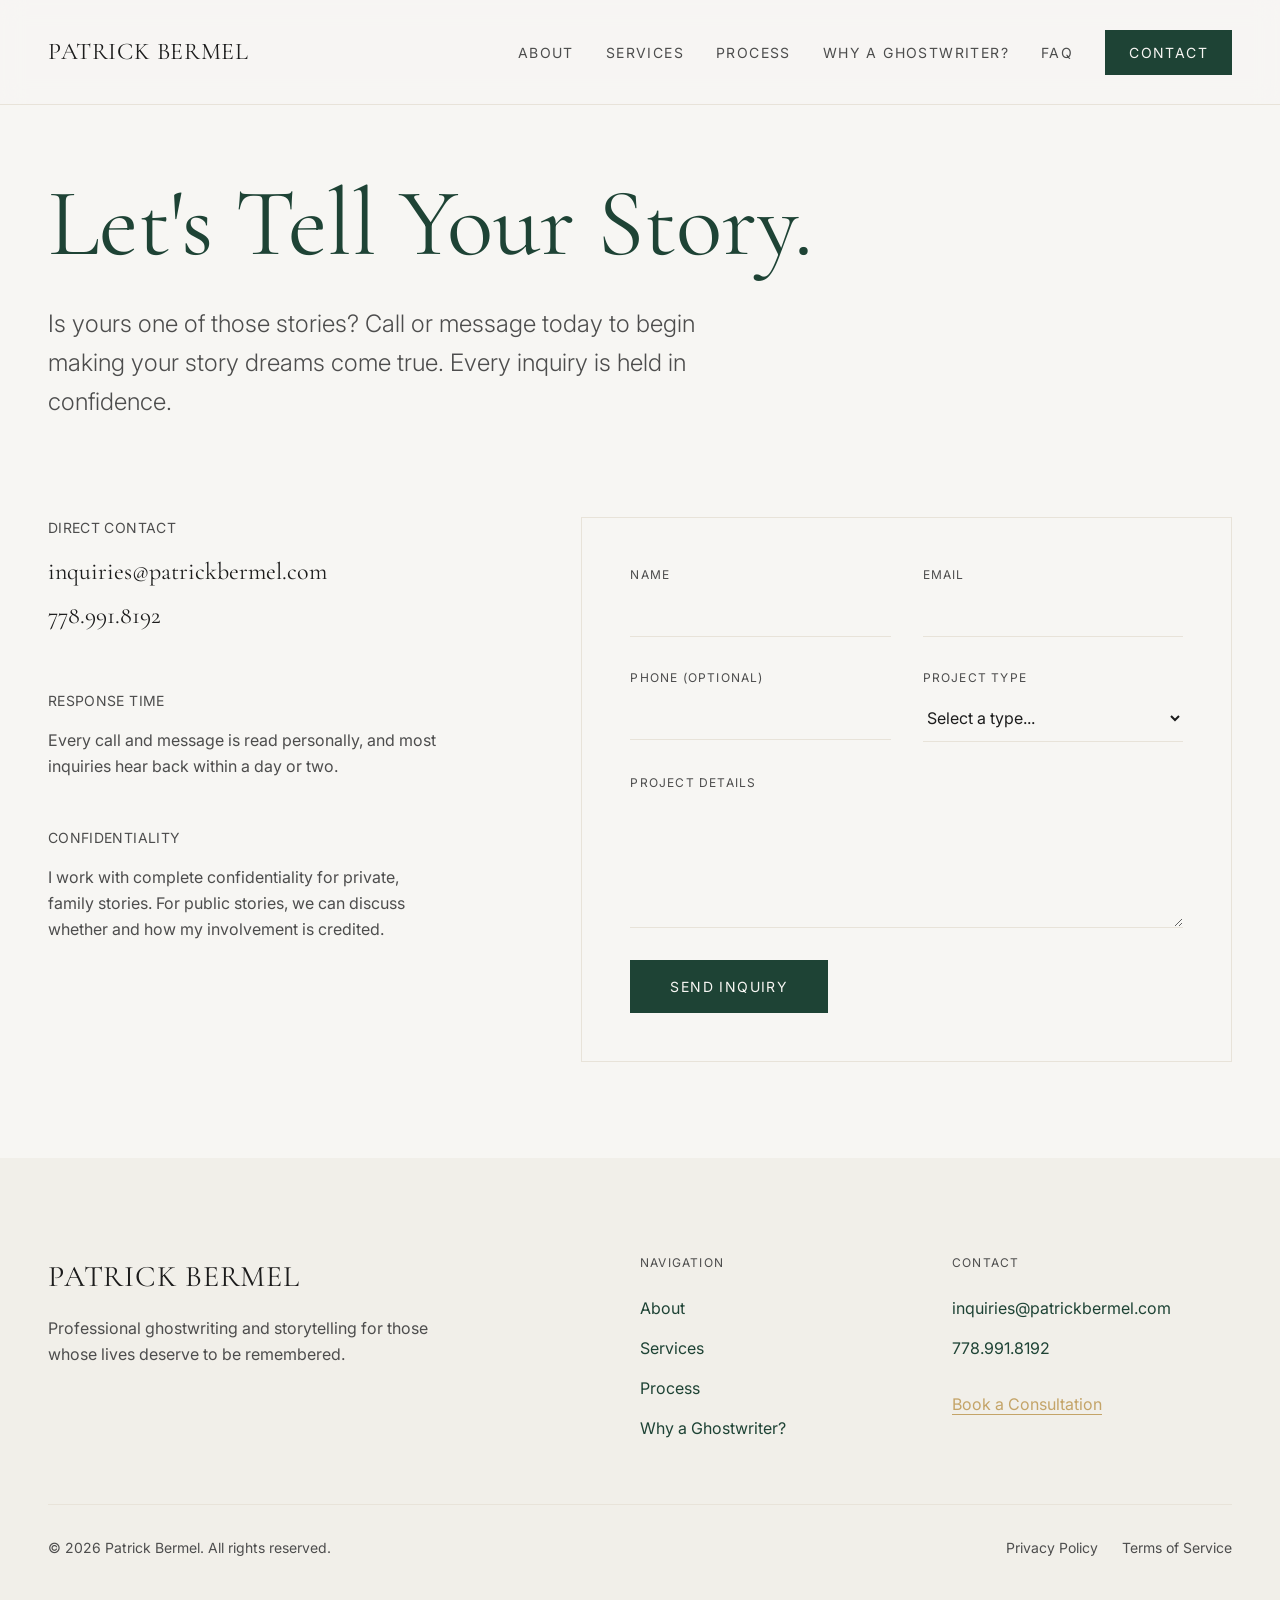
==== contact.html @ 10a40213 "first commit" ====
<!DOCTYPE html>
<html lang="en">
<head>
  <meta charset="UTF-8">
  <meta name="viewport" content="width=device-width, initial-scale=1.0, maximum-scale=1">
  <title>Contact — Patrick Bermel — Ghostwriter</title>
  <meta name="description" content="Let's tell your story. All inquiries are held in strict confidence. Book a consultation with professional ghostwriter Patrick Bermel.">
  <link rel="preconnect" href="https://fonts.googleapis.com">
  <link rel="preconnect" href="https://fonts.gstatic.com" crossorigin>
  <link href="https://fonts.googleapis.com/css2?family=Cormorant+Garamond:ital,wght@0,300;0,400;0,500;0,600;0,700;1,400;1,600&family=Inter:wght@300;400;500;600&display=swap" rel="stylesheet">
  <link rel="stylesheet" href="css/style.css">
</head>
<body>
  <a class="skip-link" href="#main">Skip to content</a>

  <header class="navbar">
    <div class="navbar-inner">
      <a href="index.html" class="brand">Patrick Bermel</a>
      <nav class="nav-desktop" aria-label="Main">
        <a class="nav-link" href="about.html">About</a>
        <a class="nav-link" href="services.html">Services</a>
        <a class="nav-link" href="process.html">Process</a>
        <a class="nav-link" href="why-hire-a-ghostwriter.html">Why a Ghostwriter?</a>
        <a class="nav-link" href="faq.html">FAQ</a>
        <a class="nav-contact" href="contact.html">Contact</a>
      </nav>
      <button class="nav-toggle" aria-expanded="false" aria-controls="nav-mobile" aria-label="Menu">
        <svg width="24" height="24" viewBox="0 0 24 24" fill="none" stroke="currentColor" stroke-width="2" stroke-linecap="round"><line x1="4" y1="7" x2="20" y2="7"/><line x1="4" y1="12" x2="20" y2="12"/><line x1="4" y1="17" x2="20" y2="17"/></svg>
      </button>
    </div>
    <div class="nav-mobile" id="nav-mobile">
      <div class="nav-mobile-inner">
        <a class="nav-link" href="about.html">About</a>
        <a class="nav-link" href="services.html">Services</a>
        <a class="nav-link" href="process.html">Process</a>
        <a class="nav-link" href="why-hire-a-ghostwriter.html">Why a Ghostwriter?</a>
        <a class="nav-link" href="faq.html">FAQ</a>
        <a class="nav-contact" href="contact.html">Contact</a>
      </div>
    </div>
  </header>

  <main id="main" class="page-wrap">

    <section class="px-page page-head page-head--display">
      <div class="max-w-7xl">
        <h1 class="reveal" style="max-width: 56rem">Let's Tell Your Story.</h1>
        <p class="page-sub reveal" style="--reveal-delay: 0.1s; max-width: 42rem">Is yours one of those stories? Call or message today to begin making your story dreams come true. Every inquiry is held in confidence.</p>
      </div>
    </section>

    <section class="px-page">
      <div class="contact-grid">

        <div class="contact-info">
          <div class="reveal">
            <h4>Direct Contact</h4>
            <a class="contact-big" href="mailto:inquiries@patrickbermel.com">inquiries@patrickbermel.com</a>
            <a class="contact-big" href="tel:+17789918192">778.991.8192</a>
          </div>
          <div class="reveal" style="--reveal-delay: 0.1s">
            <h4>Response Time</h4>
            <p>Every call and message is read personally, and most inquiries hear back within a day or two.</p>
          </div>
          <div class="reveal" style="--reveal-delay: 0.2s">
            <h4>Confidentiality</h4>
            <p class="conf-note">I work with complete confidentiality for private, family stories. For public stories, we can discuss whether and how my involvement is credited.</p>
          </div>
        </div>

        <div class="contact-form-col">
          <form id="contact-form" class="contact-form reveal" novalidate>
            <div class="form-row">
              <div class="form-field">
                <label for="cf-name">Name</label>
                <input type="text" id="cf-name" name="name" autocomplete="name" required>
              </div>
              <div class="form-field">
                <label for="cf-email">Email</label>
                <input type="email" id="cf-email" name="email" autocomplete="email" required>
              </div>
            </div>
            <div class="form-row">
              <div class="form-field">
                <label for="cf-phone">Phone (Optional)</label>
                <input type="tel" id="cf-phone" name="phone" autocomplete="tel">
              </div>
              <div class="form-field">
                <label for="cf-type">Project Type</label>
                <select id="cf-type" name="project-type" required>
                  <option value="">Select a type...</option>
                  <option>Memoir / Biography</option>
                  <option>Business Book / Thought Leadership</option>
                  <option>Family History</option>
                  <option>Publishing / Film Consulting</option>
                  <option>Other</option>
                </select>
              </div>
            </div>
            <div class="form-field">
              <label for="cf-message">Project Details</label>
              <textarea id="cf-message" name="message" required></textarea>
            </div>
            <button type="submit" class="btn btn-primary">Send Inquiry</button>
          </form>

          <div class="form-success" id="form-success" role="status">
            <h3>Thank you.</h3>
            <p>Your inquiry has been received. Patrick reads every message personally and will reply soon — usually within one to two business days.</p>
            <p>If you'd rather talk now: <a href="tel:+17789918192" style="color: var(--accent); text-decoration: underline; text-underline-offset: 4px">778.991.8192</a></p>
          </div>
        </div>

      </div>
    </section>

  </main>

  <footer class="footer">
    <div class="footer-grid">
      <div class="footer-brand">
        <a href="index.html" class="brand-mark">Patrick Bermel</a>
        <p>Professional ghostwriting and storytelling for those whose lives deserve to be remembered.</p>
      </div>
      <div>
        <h4>Navigation</h4>
        <ul>
          <li><a href="about.html">About</a></li>
          <li><a href="services.html">Services</a></li>
          <li><a href="process.html">Process</a></li>
          <li><a href="why-hire-a-ghostwriter.html">Why a Ghostwriter?</a></li>
        </ul>
      </div>
      <div>
        <h4>Contact</h4>
        <ul>
          <li><a href="mailto:inquiries@patrickbermel.com">inquiries@patrickbermel.com</a></li>
          <li><a href="tel:+17789918192">778.991.8192</a></li>
          <li style="padding-top: 1rem"><a class="book-link" href="contact.html">Book a Consultation</a></li>
        </ul>
      </div>
    </div>
    <div class="footer-bottom">
      <p>© <span data-year>2026</span> Patrick Bermel. All rights reserved.</p>
      <div class="legal">
        <a href="#">Privacy Policy</a>
        <a href="#">Terms of Service</a>
      </div>
    </div>
  </footer>

  <script src="js/main.js" defer></script>
</body>
</html>
---- css/style.css ----
/* ==========================================================================
   Patrick Bermel — Ghostwriter
   Faithful implementation of the reference design (Tailwind-based):
   Cormorant Garamond + Inter · hsl token palette · square corners
   ========================================================================== */

:root {
  --background: hsl(45, 20%, 96%);
  --foreground: hsl(0, 0%, 11%);
  --border: hsl(40, 24%, 88%);
  --secondary: hsl(42, 23%, 93%);
  --primary: hsl(157, 38%, 19%);
  --primary-fg: hsl(45, 20%, 96%);
  --muted-fg: hsl(0, 0%, 30%);
  --accent: hsl(39, 44%, 59%);
  --accent-fg: hsl(0, 0%, 11%);

  --serif: 'Cormorant Garamond', Georgia, serif;
  --sans: 'Inter', -apple-system, 'Segoe UI', sans-serif;

  --tracking-wide: 0.025em;
  --tracking-widest: 0.1em;
  --ease: cubic-bezier(0.4, 0, 0.2, 1);
}

/* ---------------------------------------------------------------- reset */

*, *::before, *::after { box-sizing: border-box; margin: 0; padding: 0; border: 0 solid var(--border); }

html { scroll-behavior: smooth; }

body {
  font-family: var(--sans);
  font-size: 1rem;
  line-height: 1.5;
  color: var(--foreground);
  background-color: var(--background);
  -webkit-font-smoothing: antialiased;
}

img { max-width: 100%; display: block; }

a { color: inherit; text-decoration: none; }

ul { list-style: none; }

button { font: inherit; background: none; cursor: pointer; color: inherit; }

a:focus-visible, button:focus-visible, input:focus-visible, select:focus-visible, textarea:focus-visible {
  outline: 2px solid var(--primary);
  outline-offset: 3px;
}

.skip-link {
  position: absolute; left: -9999px; top: 0; z-index: 100;
  background: var(--primary); color: var(--primary-fg);
  padding: 0.75rem 1.25rem; font-size: 0.875rem;
}
.skip-link:focus { left: 1rem; top: 1rem; }

/* ------------------------------------------------------------ typography */

.font-serif { font-family: var(--serif); }

h1, h2, h3, h4, .serif { font-family: var(--serif); font-weight: 400; }

/* Tailwind-equivalent type scale */
.text-xs   { font-size: 0.75rem;  line-height: 1.334; }
.text-sm   { font-size: 0.875rem; line-height: 1.429; }
.text-lg   { font-size: 1.125rem; line-height: 1.556; }
.text-xl   { font-size: 1.25rem;  line-height: 1.4; }
.text-2xl  { font-size: 1.5rem;   line-height: 1.334; }
.text-3xl  { font-size: 1.875rem; line-height: 1.2; }
.text-4xl  { font-size: 2.25rem;  line-height: 1.112; }
.text-5xl  { font-size: 3rem;     line-height: 1; }
.text-6xl  { font-size: 3.75rem;  line-height: 1; }

.muted { color: var(--muted-fg); }
.leading-relaxed { line-height: 1.625; }

.label-xs {
  font-family: var(--sans);
  font-size: 0.75rem;
  letter-spacing: var(--tracking-widest);
  text-transform: uppercase;
  color: var(--muted-fg);
}

/* ---------------------------------------------------------------- layout */

.px-page { padding-left: 1.5rem; padding-right: 1.5rem; }

.max-w-7xl { max-width: 80rem; margin-left: auto; margin-right: auto; }
.max-w-5xl { max-width: 64rem; margin-left: auto; margin-right: auto; }
.max-w-4xl { max-width: 56rem; margin-left: auto; margin-right: auto; }

.py-24 { padding-top: 6rem; padding-bottom: 6rem; }
.py-32 { padding-top: 8rem; padding-bottom: 8rem; }
.py-40 { padding-top: 10rem; padding-bottom: 10rem; }

.bg-secondary { background-color: var(--secondary); }
.bg-primary   { background-color: var(--primary); color: var(--primary-fg); }

.text-center { text-align: center; }
.text-primary { color: var(--primary); }
.text-accent  { color: var(--accent); }

@media (min-width: 768px) {
  .px-page { padding-left: 3rem; padding-right: 3rem; }
}

/* --------------------------------------------------------------- buttons */

.btn {
  display: inline-flex;
  align-items: center;
  justify-content: center;
  font-family: var(--sans);
  font-size: 0.875rem;
  letter-spacing: var(--tracking-widest);
  text-transform: uppercase;
  padding: 1rem 2rem;
  transition: background-color 0.15s var(--ease), color 0.15s var(--ease);
}

.btn-primary { background: var(--primary); color: var(--primary-fg); }
.btn-primary:hover { background: hsl(157, 38%, 17%); }

.btn-outline {
  border: 1px solid var(--primary);
  color: var(--primary);
}
.btn-outline:hover { background: var(--primary); color: var(--primary-fg); }

.btn-accent { background: var(--accent); color: var(--accent-fg); }
.btn-accent:hover { background: #fff; }

/* ---------------------------------------------------------------- navbar */

.navbar {
  position: fixed;
  top: 0; left: 0; right: 0;
  z-index: 50;
  background: hsla(45, 20%, 96%, 0.9);
  backdrop-filter: blur(12px);
  -webkit-backdrop-filter: blur(12px);
  border-bottom: 1px solid var(--border);
  padding: 0 1.5rem;
}

.navbar-inner {
  max-width: 80rem;
  margin: 0 auto;
  height: 6.5rem;
  display: flex;
  align-items: center;
  justify-content: space-between;
}

.brand {
  font-family: var(--serif);
  font-size: 1.5rem;
  letter-spacing: var(--tracking-wide);
  text-transform: uppercase;
  color: var(--foreground);
  transition: color 0.15s;
}
.brand:hover { color: var(--primary); }

.nav-desktop { display: none; align-items: center; gap: 2rem; }

.nav-desktop .nav-link {
  font-size: 0.875rem;
  letter-spacing: var(--tracking-widest);
  text-transform: uppercase;
  color: var(--muted-fg);
  transition: color 0.15s;
}
.nav-desktop .nav-link:hover { color: var(--accent); }
.nav-desktop .nav-link[aria-current="page"] { color: var(--primary); font-weight: 500; }

.nav-contact {
  background: var(--primary);
  color: var(--primary-fg);
  padding: 0.75rem 1.5rem;
  font-size: 0.875rem;
  letter-spacing: var(--tracking-widest);
  text-transform: uppercase;
  transition: background-color 0.15s;
}
.nav-contact:hover { background: hsl(157, 38%, 17%); }

.nav-toggle { display: block; padding: 0.5rem; color: var(--foreground); }

.nav-mobile {
  display: none;
  background: var(--background);
  border-bottom: 1px solid var(--border);
  margin: 0 -1.5rem;
}
.nav-mobile.is-open { display: block; }

.nav-mobile-inner {
  display: flex;
  flex-direction: column;
  padding: 2rem 1.5rem;
  gap: 1.5rem;
}

.nav-mobile .nav-link {
  font-family: var(--serif);
  font-size: 1.125rem;
  letter-spacing: var(--tracking-wide);
  color: var(--muted-fg);
}
.nav-mobile .nav-link[aria-current="page"] { color: var(--primary); }

.nav-mobile .nav-contact { text-align: center; margin-top: 1rem; width: 100%; display: block; }

@media (min-width: 768px) {
  .navbar { padding: 0 3rem; }
  .nav-desktop { display: flex; }
  .nav-toggle { display: none; }
  .nav-mobile { display: none !important; }
}

/* ------------------------------------------------------------------ hero */

.hero {
  position: relative;
  min-height: 90vh;
  display: flex;
  align-items: center;
  padding-top: 10rem;
  padding-bottom: 6rem;
  background: var(--background);
  overflow: hidden;
}

@media (min-width: 1024px) {
  .hero {
    min-height: 100vh;
    min-height: 100svh;
    padding-top: 6.5rem;
    padding-bottom: 3rem;
  }
}

.hero-gradient {
  position: absolute;
  inset: 0;
  z-index: 0;
  opacity: 0.4;
  pointer-events: none;
}
.hero-gradient::after {
  content: "";
  position: absolute;
  top: 0; right: 0;
  width: 50%; height: 100%;
  background: linear-gradient(to left, hsla(42, 23%, 93%, 0.5), transparent);
}

.hero-grid {
  max-width: 80rem;
  margin: 0 auto;
  width: 100%;
  display: grid;
  gap: 3rem;
  align-items: center;
  position: relative;
  z-index: 10;
}

.hero-copy { max-width: 42rem; }

.hero h1 {
  font-size: 3rem;
  line-height: 1.1;
  color: var(--foreground);
  margin-bottom: 2rem;
}

.hero-sub {
  font-size: 1.25rem;
  font-weight: 300;
  color: var(--muted-fg);
  margin-bottom: 3rem;
  max-width: 36rem;
  line-height: 1.625;
}

.hero-actions { display: flex; flex-direction: column; gap: 1.5rem; }
.hero-actions .btn { width: 100%; }

.hero-media { display: block; margin-top: 2rem; }

/* --- Portrait scene: squared portrait, offset green panel, gold hairline --- */

.portrait-scene {
  position: relative;
  width: 100%;
  height: calc(48vh + 30px);
  min-height: calc(21rem + 30px);
}

/* soft sage panel behind, stepping out to the bottom-right */
.portrait-panel {
  position: absolute;
  top: 3rem;
  right: 0;
  bottom: 0;
  left: 30%;
  background: hsla(157, 38%, 19%, 0.3);
}

/* single gold hairline: same box as the photo frame, shifted up-left so it
   peeks out top/left and tucks cleanly behind the photo on bottom/right —
   this must always match .portrait-frame's insets, or the corner floats. */
.portrait-line {
  position: absolute;
  top: 2rem;
  right: 2.5rem;
  bottom: 1.75rem;
  left: 0.5rem;
  transform: translate(-1rem, -1rem);
  border: 1px solid var(--accent);
  pointer-events: none;
}

.portrait-frame {
  position: absolute;
  top: 2rem;
  right: 2.5rem;
  bottom: 1.75rem;
  left: 0.5rem;
  overflow: hidden;
  background: var(--secondary);
  box-shadow: 0 25px 50px -12px hsla(157, 38%, 19%, 0.35);
}

.portrait-frame img {
  width: 100%;
  height: 100%;
  object-fit: cover;
  object-position: top;
  filter: grayscale(15%);
  transition: filter 0.8s var(--ease);
}

.portrait-scene:hover .portrait-frame img { filter: grayscale(0%); }

/* vertical caption in the right margin, over the green panel */
.portrait-label {
  position: absolute;
  top: 50%;
  right: 1rem;
  transform: translateY(-50%);
  writing-mode: vertical-rl;
  font-family: var(--sans);
  font-size: 0.6875rem;
  letter-spacing: 0.22em;
  text-transform: uppercase;
  color: var(--primary);
  white-space: nowrap;
}

@media (min-width: 640px) {
  .hero-actions { flex-direction: row; }
  .hero-actions .btn { width: auto; }
}

@media (min-width: 768px) {
  .hero h1 { font-size: 4.5rem; }
  .hero-sub { font-size: 1.5rem; }
  .portrait-scene { height: calc(56vh + 30px); }
}

@media (min-width: 1024px) {
  .hero-grid { grid-template-columns: 1fr 1fr; }
  .hero-media { margin-top: 0; }
  .portrait-scene { height: calc(68vh + 30px); max-width: 36rem; margin-left: auto; }
  .portrait-frame { top: 2.5rem; right: 3rem; bottom: 2rem; left: 1rem; }
  .portrait-line { top: 2.5rem; right: 3rem; bottom: 2rem; left: 1rem; transform: translate(-1.25rem, -1.25rem); }
}

@media (prefers-reduced-motion: reduce) {
  .portrait-scene:hover .portrait-frame img { filter: grayscale(15%); }
}

/* ------------------------------------------------------- audience cards */

.section-title-center {
  font-size: 2.25rem;
  line-height: 1;
  margin-bottom: 4rem;
  text-align: center;
  max-width: 48rem;
  margin-left: auto;
  margin-right: auto;
}

.audience-grid { display: grid; gap: 2rem; }

.audience-card {
  background: var(--background);
  padding: 2.5rem;
  border: 1px solid var(--border);
}

.audience-card h3 {
  font-size: 1.5rem;
  margin-bottom: 1rem;
  color: var(--primary);
}

.audience-card p { color: var(--muted-fg); line-height: 1.625; }

@media (min-width: 768px) {
  .section-title-center { font-size: 3rem; }
  .audience-grid { grid-template-columns: repeat(2, 1fr); }
}

@media (min-width: 1024px) {
  .audience-grid { grid-template-columns: repeat(4, 1fr); }
}

/* ------------------------------------------------------ invisible hand */

.split-section {
  max-width: 80rem;
  margin: 0 auto;
  display: grid;
  gap: 5rem;
  align-items: center;
}

.split-media { position: relative; height: 60vh; }

.split-media > img {
  width: 100%;
  height: 100%;
  object-fit: cover;
  border-radius: 0.125rem;
  filter: grayscale(10%);
}

.stat-box {
  display: none;
  position: absolute;
  bottom: -2rem;
  right: -2rem;
  background: var(--primary);
  color: var(--primary-fg);
  padding: 3rem;
  max-width: 20rem;
}

.stat-box .stat-num {
  font-family: var(--serif);
  font-size: 3.75rem;
  line-height: 1;
  display: block;
  margin-bottom: 0.5rem;
}

.stat-box .stat-label {
  font-size: 0.875rem;
  letter-spacing: var(--tracking-widest);
  text-transform: uppercase;
}

.split-copy { display: flex; flex-direction: column; gap: 4rem; }

.split-copy h2 { font-size: 2.25rem; line-height: 1; margin-bottom: 1.5rem; }

.split-copy .split-lede {
  font-size: 1.125rem;
  color: var(--muted-fg);
  line-height: 1.625;
}

.feature-list { display: flex; flex-direction: column; gap: 2.5rem; }

.feature-item { border-top: 1px solid var(--border); padding-top: 1.5rem; }

.feature-item h4 { font-size: 1.5rem; margin-bottom: 0.5rem; }

.feature-item p { color: var(--muted-fg); }

.text-link {
  display: inline-flex;
  align-items: center;
  color: var(--primary);
  font-weight: 500;
  letter-spacing: var(--tracking-wide);
  transition: color 0.15s;
}
.text-link:hover { color: var(--accent); }

@media (min-width: 768px) {
  .split-copy h2 { font-size: 3rem; }
  .stat-box { display: block; }
}

@media (min-width: 1024px) {
  .split-section { grid-template-columns: 1fr 1fr; }
}

/* -------------------------------------------------------- how it works */

.how-head {
  margin-bottom: 4rem;
  display: flex;
  flex-direction: column;
  justify-content: space-between;
  align-items: flex-start;
  gap: 2rem;
}

.how-head h2 { font-size: 2.25rem; margin-bottom: 1rem; }

.how-head p {
  color: hsla(45, 20%, 96%, 0.7);
  font-size: 1.125rem;
  max-width: 36rem;
}

.how-link {
  font-size: 0.875rem;
  letter-spacing: var(--tracking-widest);
  text-transform: uppercase;
  border-bottom: 1px solid var(--accent);
  color: var(--accent);
  padding-bottom: 0.25rem;
  transition: color 0.15s;
}
.how-link:hover { color: #fff; }

.how-grid {
  display: grid;
  grid-template-columns: 1fr;
  border-top: 1px solid hsla(45, 20%, 96%, 0.2);
}

.how-step {
  padding: 2rem;
  border-bottom: 1px solid hsla(45, 20%, 96%, 0.2);
}

.how-step .step-num {
  color: var(--accent);
  font-family: var(--serif);
  font-size: 1.5rem;
  display: block;
  margin-bottom: 1rem;
}

.how-step h4 { font-size: 1.25rem; }

@media (min-width: 768px) {
  .how-head { flex-direction: row; align-items: flex-end; }
  .how-head h2 { font-size: 3rem; }
  .how-grid { grid-template-columns: repeat(4, 1fr); }
  .how-step { border-bottom: none; border-right: 1px solid hsla(45, 20%, 96%, 0.2); }
  .how-step:last-child { border-right: none; }
}

/* ----------------------------------------------------------- testimonial */

.testimonial { max-width: 64rem; margin: 0 auto; text-align: center; }

.testimonial .quote-mark {
  color: var(--accent);
  font-size: 3.75rem;
  font-family: var(--serif);
  line-height: 1;
}

.testimonial blockquote p {
  font-family: var(--serif);
  font-size: 1.5rem;
  line-height: 1.625;
  color: var(--foreground);
  margin-bottom: 3rem;
}

.testimonial .attribution {
  font-size: 0.875rem;
  letter-spacing: var(--tracking-widest);
  text-transform: uppercase;
  color: var(--muted-fg);
}

@media (min-width: 768px) {
  .testimonial blockquote p { font-size: 2.25rem; }
}

/* --------------------------------------------------------- big quote */

.big-quote { max-width: 56rem; margin: 0 auto; text-align: center; }

.big-quote h2 {
  font-size: 2.25rem;
  line-height: 1.25;
  color: var(--primary);
}

@media (min-width: 768px) {
  .big-quote h2 { font-size: 3.75rem; }
}

/* ------------------------------------------------------------ page head */

.page-wrap { padding-top: 11rem; padding-bottom: 6rem; background: var(--background); }

.page-head { margin-bottom: 6rem; }

.page-head h1 {
  font-size: 3rem;
  line-height: 1;
  color: var(--primary);
  margin-bottom: 2rem;
}

.page-head .page-sub {
  font-size: 1.375rem;
  color: var(--muted-fg);
  font-weight: 300;
  line-height: 1.625;
}

@media (min-width: 768px) {
  .page-head h1 { font-size: 4.5rem; }
  .page-head .page-sub { font-size: 1.5rem; }
  .page-head--display h1 { font-size: 6rem; }
}

/* ---------------------------------------------------------- image band */

.image-band { margin-bottom: 8rem; }

.image-band .band-frame { max-width: 80rem; margin: 0 auto; height: 50vh; }

.image-band img {
  width: 100%; height: 100%;
  object-fit: cover;
  border-radius: 0.125rem;
  filter: grayscale(15%);
}

@media (min-width: 768px) {
  .image-band .band-frame { height: 70vh; }
}

/* --------------------------------------------------------- about layout */

.about-grid {
  max-width: 56rem;
  margin: 0 auto;
  display: grid;
  gap: 3rem;
}

.about-aside .aside-box {
  border-top: 1px solid var(--border);
  padding-top: 1.5rem;
}

.about-aside h3 {
  font-family: var(--sans);
  font-size: 0.75rem;
  font-weight: 600;
  letter-spacing: var(--tracking-widest);
  text-transform: uppercase;
  color: var(--primary);
  margin-bottom: 1.5rem;
}

.about-aside ul {
  display: flex;
  flex-direction: column;
  font-size: 0.9375rem;
  border-top: 1px solid var(--border);
}

.about-aside li {
  padding-block: 0.875rem;
  border-bottom: 1px solid var(--border);
}

.about-prose h2 { font-size: 1.875rem; margin-bottom: 1.25rem; }

.about-prose h3 { font-size: 1.5rem; margin-top: 3rem; margin-bottom: 1.25rem; }

.about-prose p {
  color: var(--muted-fg);
  line-height: 1.625;
  font-size: 1.125rem;
  margin-bottom: 1.25rem;
}

.about-prose blockquote {
  border-left: 2px solid var(--accent);
  padding-left: 1.5rem;
  margin: 3rem 0;
}

.about-prose blockquote p {
  font-family: var(--serif);
  font-style: italic;
  font-size: 1.5rem;
  color: var(--foreground);
  margin-bottom: 0;
}

@media (min-width: 768px) {
  .about-grid { grid-template-columns: repeat(12, 1fr); gap: 6rem; }
  .about-aside { grid-column: span 4; }
  .about-aside .aside-box { position: sticky; top: 8rem; }
  .about-prose { grid-column: span 8; }
}

/* ------------------------------------------------------------- services */

.services-intro {
  max-width: 80rem;
  margin: 0 auto;
  display: grid;
  gap: 4rem;
  align-items: center;
}

.services-intro .intro-media { height: 40vh; }

.services-intro .intro-media img {
  width: 100%; height: 100%;
  object-fit: cover;
  border-radius: 0.125rem;
  filter: grayscale(20%);
}

.service-list { max-width: 80rem; margin: 0 auto; display: flex; flex-direction: column; gap: 3rem; }

.service-card {
  background: var(--background);
  padding: 2rem;
  border: 1px solid var(--border);
  display: flex;
  flex-direction: column;
  gap: 2rem;
  align-items: flex-start;
}

.service-card .service-head .service-num {
  color: var(--accent);
  font-family: var(--serif);
  font-size: 1.25rem;
  display: block;
  margin-bottom: 0.5rem;
}

.service-card h2 { font-size: 1.875rem; color: var(--primary); }

.service-card .service-body { display: flex; flex-direction: column; gap: 1.5rem; }

.service-card .service-desc {
  font-size: 1.125rem;
  color: var(--muted-fg);
  line-height: 1.625;
}

.service-card .ideal-label {
  font-family: var(--sans);
  font-size: 0.75rem;
  letter-spacing: var(--tracking-widest);
  text-transform: uppercase;
  color: var(--foreground);
  margin-bottom: 0.5rem;
}

.service-card .ideal-for { color: var(--muted-fg); }

@media (min-width: 768px) {
  .services-intro { grid-template-columns: 1fr 1fr; }
  .services-intro .intro-media { height: 50vh; }
  .service-card { flex-direction: row; padding: 4rem; gap: 4rem; }
  .service-card .service-head { width: 33.333%; }
  .service-card .service-body { width: 66.666%; }
}

/* ------------------------------------------------------------ CTA band */

.cta-band { text-align: center; }

.cta-band h2 { font-size: 2.25rem; margin-bottom: 2rem; }

.cta-band p {
  color: hsla(45, 20%, 96%, 0.8);
  margin-bottom: 3rem;
  max-width: 42rem;
  margin-left: auto;
  margin-right: auto;
  font-size: 1.125rem;
}

@media (min-width: 768px) {
  .cta-band h2 { font-size: 3rem; }
}

/* ------------------------------------------------------------- timeline */

.timeline {
  max-width: 56rem;
  margin: 0 auto;
  position: relative;
}

.tl-item {
  position: relative;
  display: flex;
  align-items: center;
  justify-content: space-between;
  margin-bottom: 4rem;
}
.tl-item:last-child { margin-bottom: 0; }

/* Connecting spine, built per item so it always meets the dot's actual
   position (the dot centers on each card's height, which varies) instead
   of one line spanning the whole timeline's top/bottom. */
.tl-item::before,
.tl-item::after {
  content: "";
  position: absolute;
  left: 1.5rem;
  width: 1px;
  background: var(--border);
  transform: translateX(-0.5px);
}
.tl-item::before { top: 0; height: 50%; }
.tl-item::after { top: 50%; height: calc(50% + 4rem); }
.tl-item:first-child::before { content: none; }
.tl-item:last-child::after { content: none; }

.tl-dot {
  position: absolute;
  left: 1.5rem;
  width: 1rem; height: 1rem;
  border-radius: 9999px;
  background: var(--background);
  border: 2px solid var(--accent);
  transform: translateX(-50%);
  z-index: 10;
}

.tl-card {
  width: calc(100% - 4rem);
  margin-left: auto;
  padding: 1.5rem;
  background: hsla(42, 23%, 93%, 0.5);
  border: 1px solid var(--border);
  transition: border-color 0.15s;
}
.tl-item:hover .tl-card { border-color: hsla(39, 44%, 59%, 0.5); }

.tl-card .tl-top {
  display: flex;
  align-items: flex-end;
  justify-content: space-between;
  margin-bottom: 1rem;
}

.tl-card .tl-num { color: var(--accent); font-family: var(--serif); font-size: 1.875rem; line-height: 1; }

.tl-card .tl-duration {
  font-size: 0.75rem;
  letter-spacing: var(--tracking-widest);
  text-transform: uppercase;
  color: var(--muted-fg);
}

.tl-card h3 { font-size: 1.5rem; color: var(--foreground); margin-bottom: 1rem; }

.tl-card p { color: var(--muted-fg); line-height: 1.625; }

@media (min-width: 768px) {
  .tl-item::before, .tl-item::after { left: 50%; transform: translateX(-50%); }
  .tl-dot { left: 50%; }
  .tl-item { justify-content: normal; }
  .tl-item:nth-child(even) { flex-direction: row-reverse; }
  .tl-card { width: calc(50% - 3rem); margin-left: 0; padding: 2rem; }
}

/* ------------------------------------------------------------ why cards */

.why-grid {
  max-width: 64rem;
  margin: 0 auto;
  display: grid;
  gap: 4rem;
}

.why-card { padding: 2.5rem; height: 100%; }

.why-card h3 { font-size: 1.875rem; margin-bottom: 1.5rem; }

.why-card p { line-height: 1.625; }

.why-card p + p { margin-top: 1.5rem; }

.why-card--secondary { background: var(--secondary); border: 1px solid var(--border); }
.why-card--secondary h3 { color: var(--primary); }
.why-card--secondary p { color: var(--muted-fg); }

.why-card--primary { background: var(--primary); color: var(--primary-fg); }
.why-card--primary p { color: hsla(45, 20%, 96%, 0.8); }

.why-card--plain { background: var(--background); border: 1px solid var(--border); }
.why-card--plain h3 { color: var(--primary); }
.why-card--plain p { color: var(--muted-fg); }

.why-card--accent { background: var(--accent); color: var(--accent-fg); }
.why-card--accent .lead-q { font-weight: 500; }

.why-close {
  max-width: 56rem;
  margin: 0 auto;
  text-align: center;
}

.why-close .close-inner { border-top: 1px solid var(--border); padding-top: 4rem; }

.why-close h2 { font-size: 2.25rem; margin-bottom: 1.5rem; }

.why-close p { font-size: 1.25rem; color: var(--muted-fg); margin-bottom: 2.5rem; }

@media (min-width: 768px) {
  .why-grid { grid-template-columns: 1fr 1fr; }
}

/* ----------------------------------------------------------------- FAQ */

.faq-grid {
  max-width: 80rem;
  margin: 0 auto;
  display: grid;
  gap: 4rem;
}

.faq-media { height: 40vh; }

.faq-media .sticky-frame { height: 100%; }

.faq-media img {
  width: 100%; height: 100%;
  object-fit: cover;
  border-radius: 0.125rem;
  filter: grayscale(10%);
}

.accordion { width: 100%; }

.accordion-item { border-bottom: 1px solid var(--border); }

.accordion-trigger {
  display: flex;
  flex: 1;
  width: 100%;
  align-items: center;
  justify-content: space-between;
  gap: 1rem;
  padding: 1.5rem 0;
  font-family: var(--serif);
  font-size: 1.5rem;
  text-align: left;
  color: var(--foreground);
  transition: color 0.15s;
}
.accordion-trigger:hover { color: var(--accent); }

.accordion-trigger svg {
  flex-shrink: 0;
  width: 1.25rem; height: 1.25rem;
  color: var(--muted-fg);
  transition: transform 0.2s var(--ease);
}

.accordion-item.is-open .accordion-trigger svg { transform: rotate(180deg); }

.accordion-content {
  overflow: hidden;
  max-height: 0;
  transition: max-height 0.3s var(--ease);
}

.accordion-content-inner {
  padding-bottom: 1.5rem;
  color: var(--muted-fg);
  line-height: 1.625;
}

@media (min-width: 768px) {
  .faq-grid { grid-template-columns: repeat(12, 1fr); }
  .faq-media { grid-column: span 5; height: auto; }
  .faq-media .sticky-frame { position: sticky; top: 8rem; height: 80vh; }
  .faq-accordion { grid-column: span 7; }
  .accordion-trigger { font-size: 1.875rem; }
}

/* -------------------------------------------------------------- contact */

.contact-grid {
  max-width: 80rem;
  margin: 0 auto;
  display: grid;
  gap: 4rem;
}

.contact-info { display: flex; flex-direction: column; gap: 3rem; }

.contact-info h4 {
  font-family: var(--sans);
  font-size: 0.875rem;
  letter-spacing: var(--tracking-wide);
  text-transform: uppercase;
  color: var(--muted-fg);
  margin-bottom: 1rem;
}

.contact-info .contact-big {
  font-family: var(--serif);
  font-size: 1.5rem;
  color: var(--foreground);
  margin-bottom: 0.5rem;
  display: block;
}

.contact-info p { color: var(--muted-fg); line-height: 1.625; }

.contact-info .conf-note { max-width: 24rem; }

.contact-form {
  display: flex;
  flex-direction: column;
  gap: 2rem;
  background: var(--background);
  border: 1px solid var(--border);
  padding: 2rem;
}

.form-row { display: grid; gap: 2rem; }

.form-field { display: flex; flex-direction: column; gap: 0.5rem; }

.form-field label {
  font-family: var(--sans);
  font-size: 0.75rem;
  letter-spacing: var(--tracking-widest);
  text-transform: uppercase;
  color: var(--muted-fg);
}

.form-field input,
.form-field select,
.form-field textarea {
  width: 100%;
  background: transparent;
  border-bottom: 1px solid var(--border);
  padding: 0.75rem 0;
  font-family: var(--sans);
  font-size: 1rem;
  color: var(--foreground);
  border-radius: 0;
  outline: none;
  transition: border-color 0.15s;
}

.form-field input:focus,
.form-field select:focus,
.form-field textarea:focus { border-bottom-color: var(--accent); }

.form-field textarea { resize: vertical; min-height: 8rem; }

.contact-form .btn { width: 100%; padding: 1rem 2.5rem; }

.form-success {
  display: none;
  background: var(--background);
  border: 1px solid var(--accent);
  padding: 2rem;
}
.form-success.is-visible { display: block; }
.form-success h3 { font-size: 1.875rem; margin-bottom: 1rem; }
.form-success p { color: var(--muted-fg); line-height: 1.625; }
.form-success p + p { margin-top: 1rem; }

@media (min-width: 768px) {
  .contact-grid { grid-template-columns: repeat(12, 1fr); gap: 6rem; }
  .contact-info { grid-column: span 5; }
  .contact-form-col { grid-column: span 7; }
  .contact-form { padding: 3rem; }
  .form-row { grid-template-columns: 1fr 1fr; }
  .contact-form .btn { width: auto; align-self: flex-start; }
}

/* ---------------------------------------------------------------- footer */

.footer {
  background: var(--secondary);
  color: var(--foreground);
  padding: 6rem 1.5rem 3rem;
  margin-top: auto;
}

.footer-grid {
  max-width: 80rem;
  margin: 0 auto 4rem;
  display: grid;
  grid-template-columns: 1fr;
  gap: 4rem;
}

.footer-brand .brand-mark {
  font-family: var(--serif);
  font-size: 1.875rem;
  letter-spacing: var(--tracking-wide);
  text-transform: uppercase;
  display: block;
  margin-bottom: 1rem;
}

.footer-brand p {
  color: var(--muted-fg);
  max-width: 24rem;
  margin-bottom: 2rem;
  line-height: 1.625;
}

.footer h4 {
  font-family: var(--sans);
  font-size: 0.75rem;
  letter-spacing: var(--tracking-widest);
  text-transform: uppercase;
  color: var(--muted-fg);
  margin-bottom: 1.5rem;
}

.footer ul { display: flex; flex-direction: column; gap: 1rem; }

.footer ul a { color: var(--primary); transition: color 0.15s; }
.footer ul a:hover { color: var(--accent); }

.footer .book-link {
  color: var(--accent);
  text-decoration: underline;
  text-underline-offset: 4px;
}
.footer .book-link:hover { color: var(--primary); }

.footer-bottom {
  max-width: 80rem;
  margin: 0 auto;
  padding-top: 2rem;
  border-top: 1px solid var(--border);
  display: flex;
  flex-direction: column;
  justify-content: space-between;
  align-items: center;
  gap: 1rem;
  font-size: 0.875rem;
  color: var(--muted-fg);
}

.footer-bottom .legal { display: flex; gap: 1.5rem; }
.footer-bottom a:hover { color: var(--foreground); }

@media (min-width: 768px) {
  .footer { padding-left: 3rem; padding-right: 3rem; }
  .footer-grid { grid-template-columns: 2fr 1fr 1fr; gap: 2rem; }
  .footer-bottom { flex-direction: row; }
}

/* --------------------------------------------------------------- reveal */

.reveal {
  opacity: 0;
  transform: translateY(20px);
  transition: opacity 0.6s var(--ease), transform 0.6s var(--ease);
  transition-delay: var(--reveal-delay, 0s);
}

.reveal.is-visible { opacity: 1; transform: none; }

@media (prefers-reduced-motion: reduce) {
  html { scroll-behavior: auto; }
  .reveal { opacity: 1; transform: none; transition: none; }
}
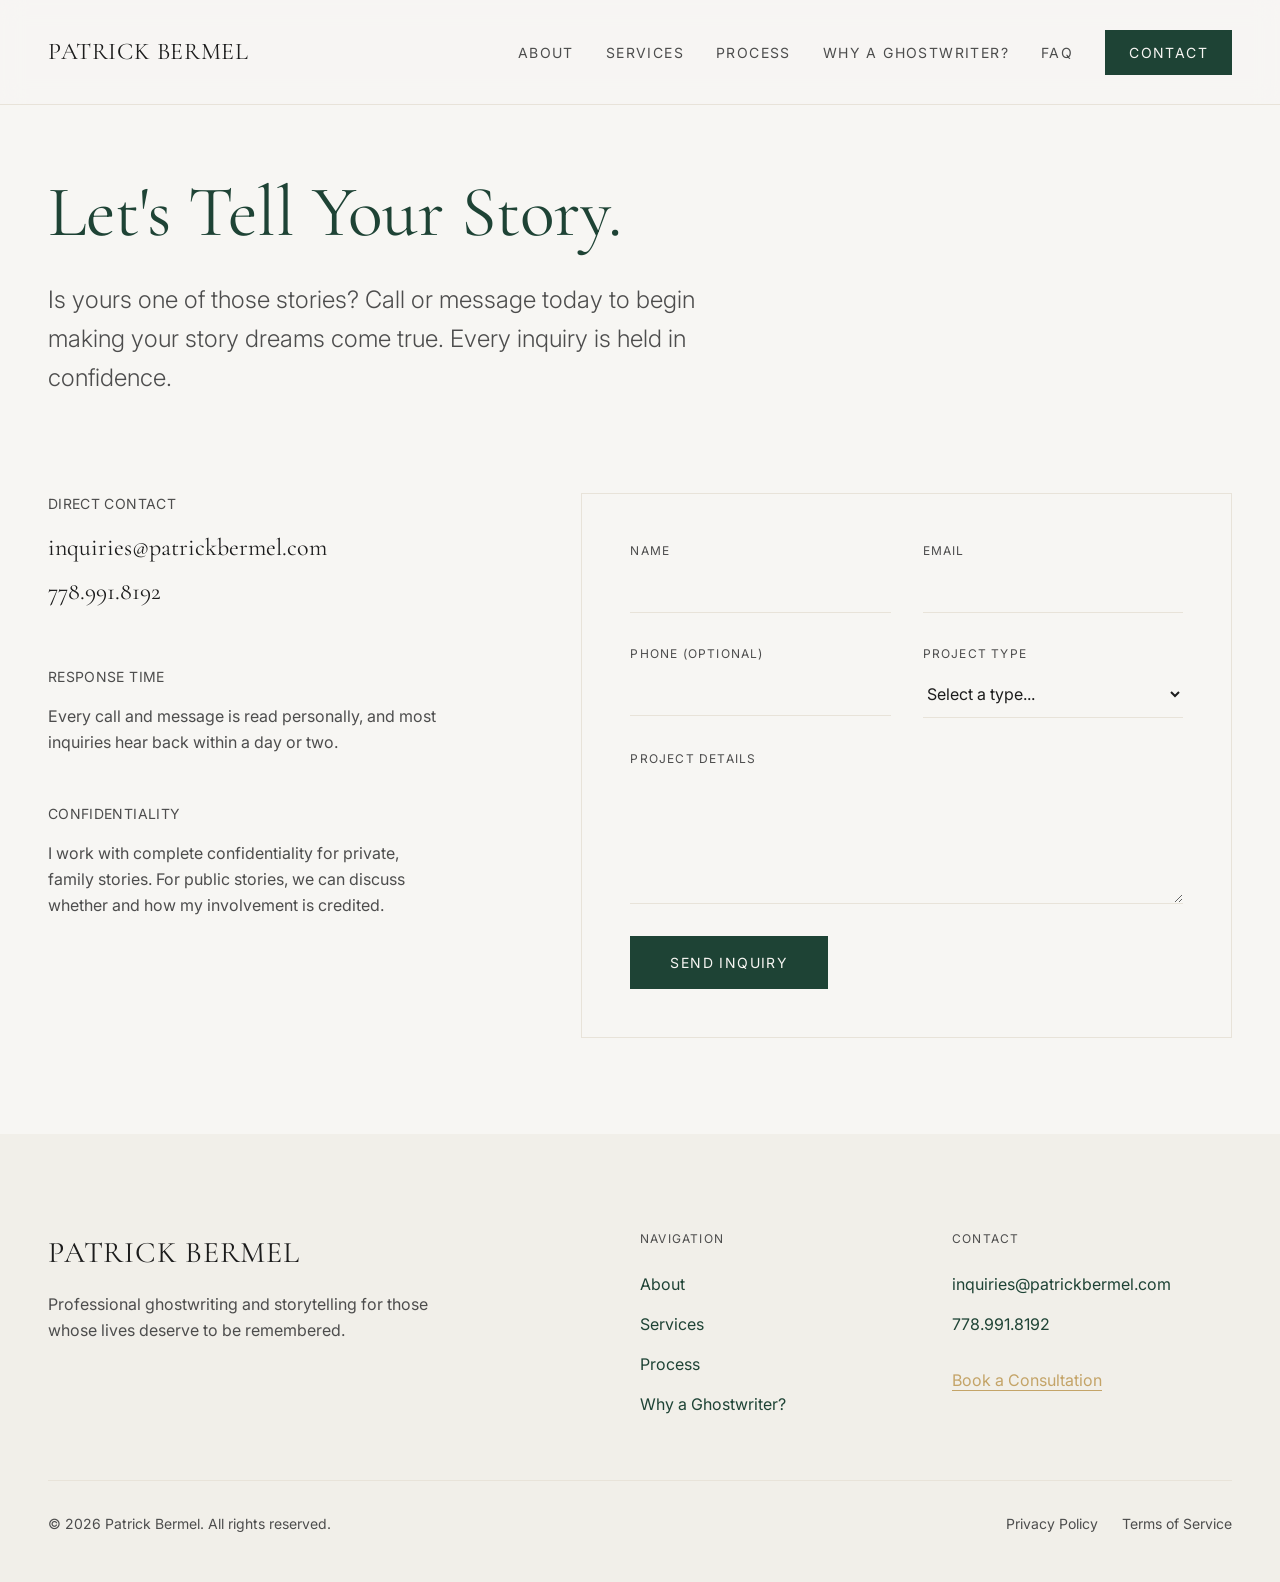
==== commit 98ecbe88: "Fix contact page heading size to match other pages" ====
--- a/contact.html
+++ b/contact.html
@@ -42,7 +42,7 @@
 
   <main id="main" class="page-wrap">
 
-    <section class="px-page page-head page-head--display">
+    <section class="px-page page-head">
       <div class="max-w-7xl">
         <h1 class="reveal" style="max-width: 56rem">Let's Tell Your Story.</h1>
         <p class="page-sub reveal" style="--reveal-delay: 0.1s; max-width: 42rem">Is yours one of those stories? Call or message today to begin making your story dreams come true. Every inquiry is held in confidence.</p>
